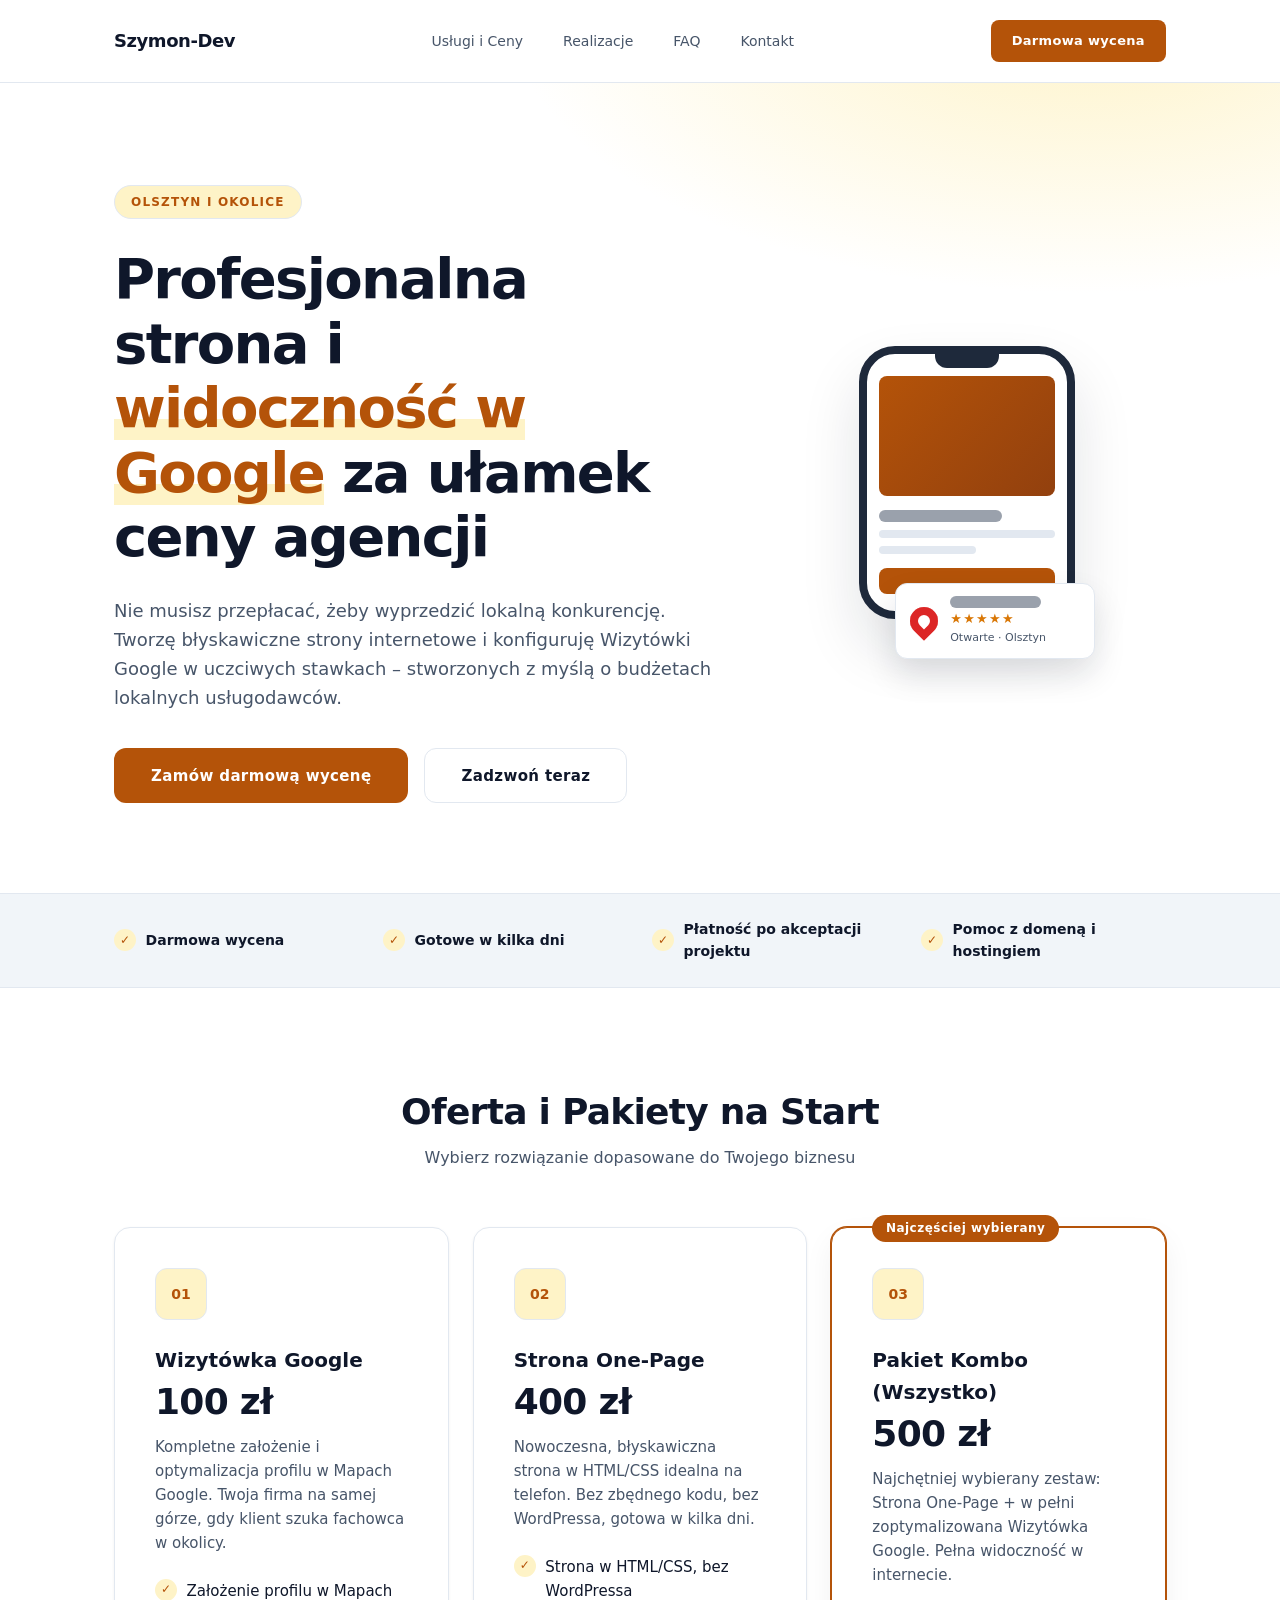
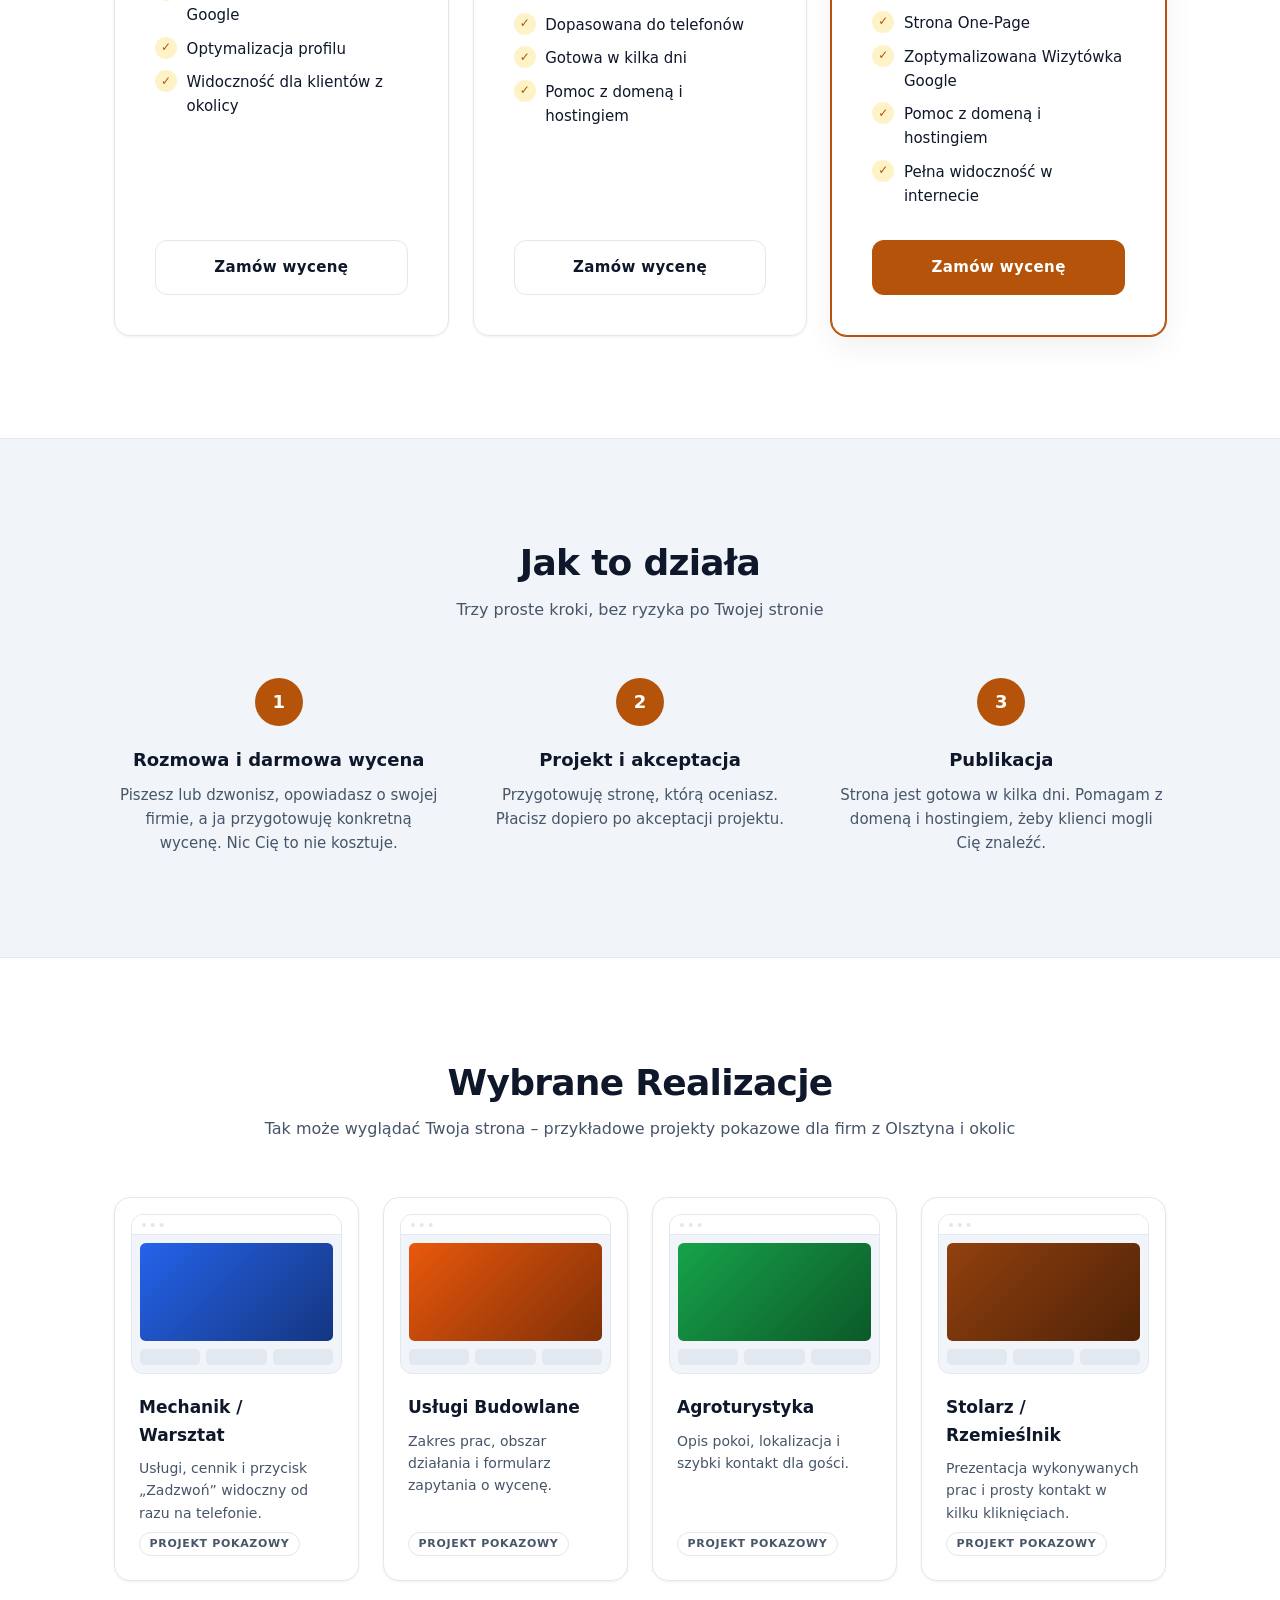
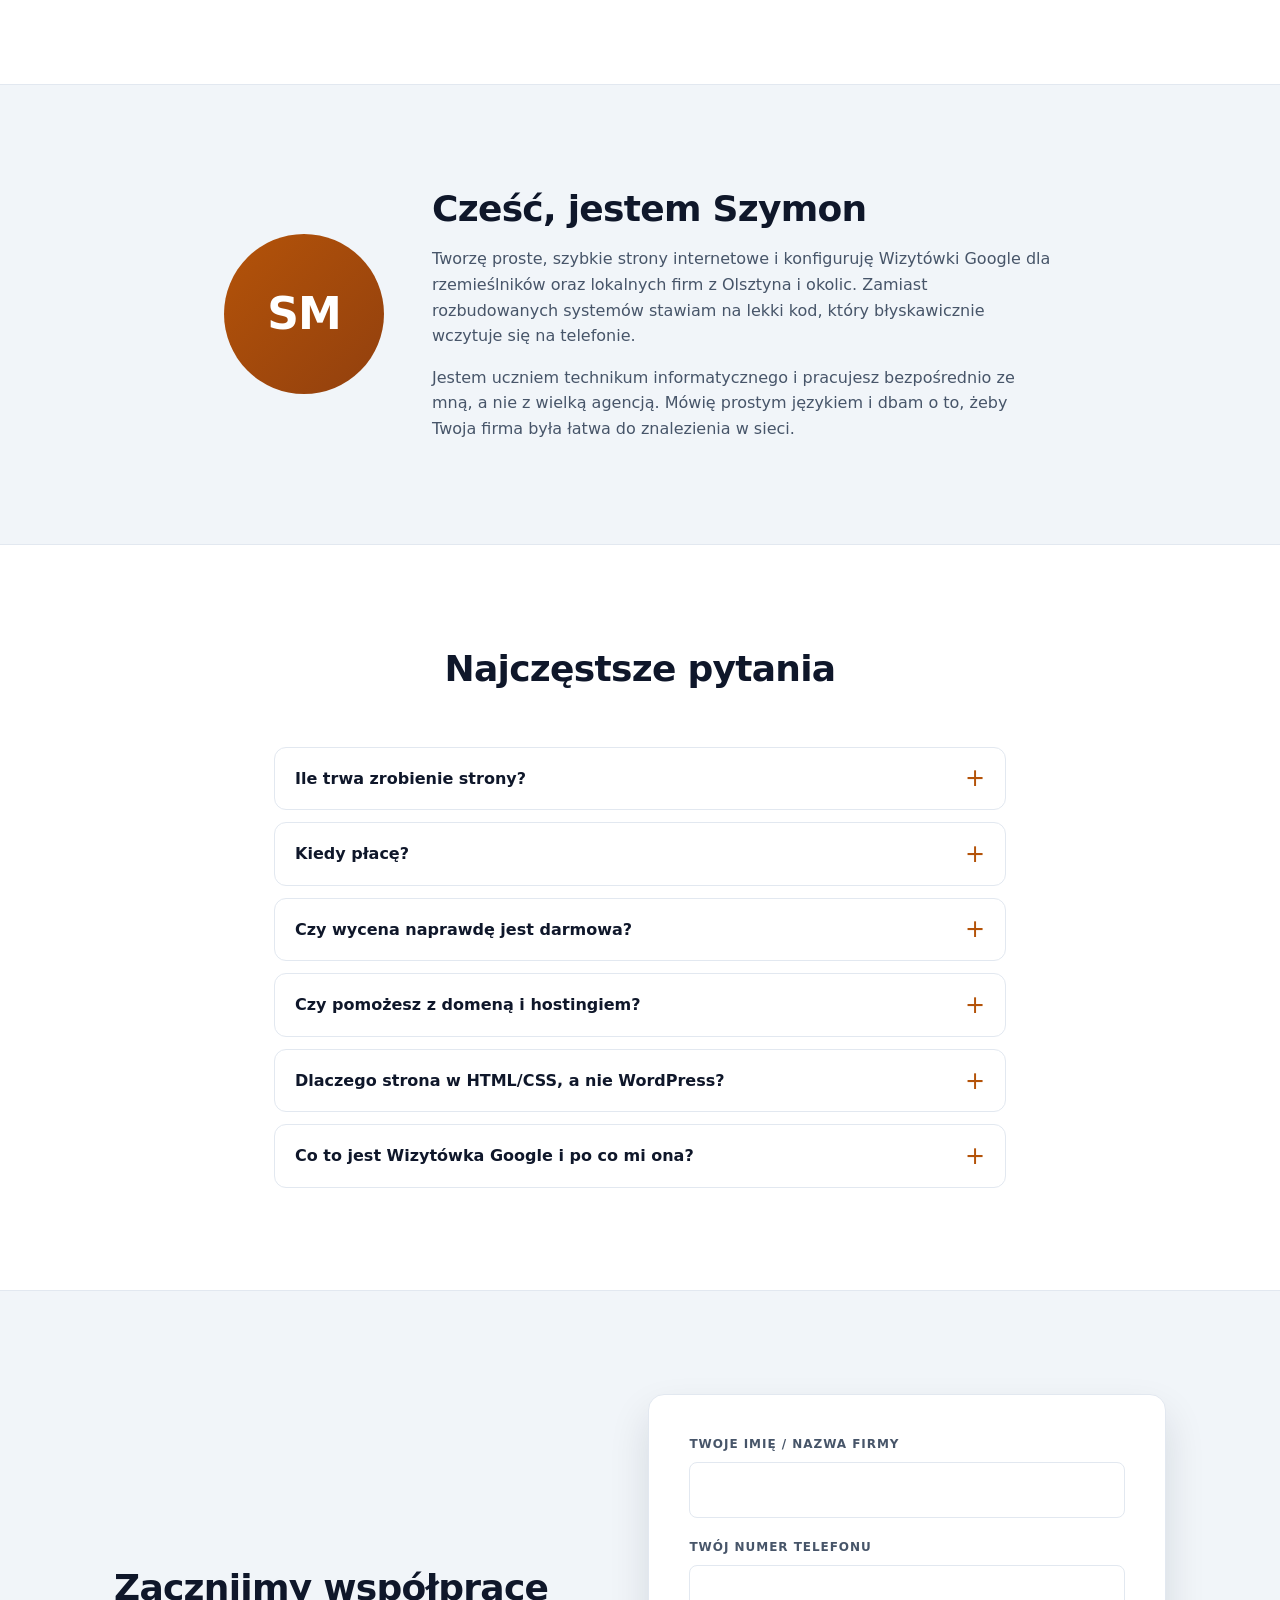
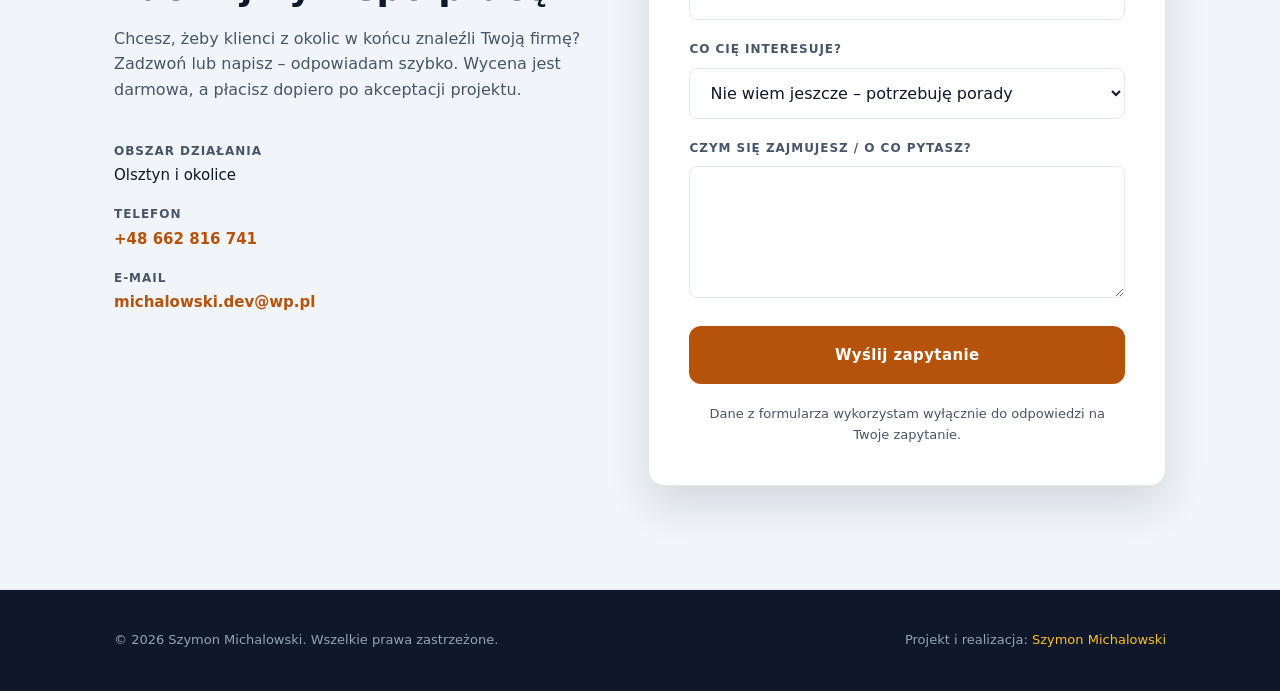
==== index.html @ d6635e95 "Add files via upload" ====
<!DOCTYPE html>
<html lang="pl">
<head>
    <meta charset="UTF-8">
    <meta name="viewport" content="width=device-width, initial-scale=1.0">
    <title>Strony WWW i Wizytówki Google dla firm z Olsztyna | Szymon-Dev</title>
    <meta name="description" content="Szybkie strony internetowe w HTML/CSS i Wizytówki Google dla rzemieślników i lokalnych firm z Olsztyna i okolic. Darmowa wycena, płatność po akceptacji projektu. Wizytówka Google 100 zł, strona One-Page 400 zł, pakiet kombo 500 zł.">
    <meta name="theme-color" content="#ffffff" media="(prefers-color-scheme: light)">
    <meta name="theme-color" content="#09090b" media="(prefers-color-scheme: dark)">
    <meta name="color-scheme" content="light dark">

    <!-- Udostępnianie w social mediach (po wdrożeniu dodaj og:url i og:image 1200x630) -->
    <meta property="og:type" content="website">
    <meta property="og:locale" content="pl_PL">
    <meta property="og:title" content="Strony WWW i Wizytówki Google dla firm z Olsztyna">
    <meta property="og:description" content="Profesjonalna strona i widoczność w Google za ułamek ceny agencji. Darmowa wycena, płatność po akceptacji projektu.">

    <!-- TODO po wdrożeniu: <link rel="canonical" href="https://TWOJA-DOMENA.pl/"> -->

    <link rel="icon" href="data:image/svg+xml,%3Csvg xmlns='http://www.w3.org/2000/svg' viewBox='0 0 32 32'%3E%3Crect width='32' height='32' rx='7' fill='%23b45309'/%3E%3Ctext x='16' y='22' font-family='Arial' font-size='16' font-weight='700' text-anchor='middle' fill='white'%3ESD%3C/text%3E%3C/svg%3E">
    <link rel="stylesheet" href="style.css">

    <!-- Dane strukturalne dla lokalnego SEO -->
    <script type="application/ld+json">
    {
        "@context": "https://schema.org",
        "@type": "ProfessionalService",
        "name": "Szymon-Dev",
        "description": "Tworzenie stron internetowych i konfiguracja Wizytówek Google dla lokalnych firm.",
        "telephone": "+48662816741",
        "email": "michalowski.dev@wp.pl",
        "areaServed": { "@type": "City", "name": "Olsztyn" },
        "address": { "@type": "PostalAddress", "addressLocality": "Olsztyn", "addressCountry": "PL" }
    }
    </script>
</head>
<body>

    <a class="skip-link" href="#main">Przejdź do treści</a>

    <header class="site-header">
        <div class="container site-header__inner">
            <a class="brand" href="#top">Szymon-Dev</a>

            <nav class="site-nav" aria-label="Główna nawigacja">
                <ul>
                    <li><a href="#uslugi">Usługi i Ceny</a></li>
                    <li><a href="#realizacje">Realizacje</a></li>
                    <li><a href="#faq">FAQ</a></li>
                    <li><a href="#kontakt">Kontakt</a></li>
                </ul>
            </nav>

            <a class="btn btn--primary btn--small site-header__cta" href="#kontakt">Darmowa wycena</a>
        </div>
    </header>

    <main id="main">
        <!-- Sekcja Hero -->
        <section class="hero" id="top">
            <div class="container hero__inner">
                <div class="hero__copy">
                    <p class="eyebrow">Olsztyn i okolice</p>
                    <h1>Profesjonalna strona i <span class="mark">widoczność w Google</span> za ułamek ceny agencji</h1>
                    <p class="hero__lead">Nie musisz przepłacać, żeby wyprzedzić lokalną konkurencję. Tworzę błyskawiczne strony internetowe i konfiguruję Wizytówki Google w uczciwych stawkach – stworzonych z myślą o budżetach lokalnych usługodawców.</p>

                    <div class="hero__actions">
                        <a class="btn btn--primary" href="#kontakt">Zamów darmową wycenę</a>
                        <a class="btn btn--secondary" href="tel:+48662816741">Zadzwoń teraz</a>
                    </div>
                </div>

                <!-- Ilustracja: strona na telefonie + wynik w Mapach Google (czysto dekoracyjna) -->
                <div class="visual" aria-hidden="true">
                    <div class="device">
                        <span class="device__notch"></span>
                        <span class="device__hero"></span>
                        <span class="device__body">
                            <i class="ln ln--title"></i>
                            <i class="ln"></i>
                            <i class="ln ln--short"></i>
                            <i class="ln ln--btn"></i>
                        </span>
                    </div>

                    <div class="maps-card">
                        <span class="maps-card__pin"></span>
                        <span class="maps-card__text">
                            <i class="ln ln--title"></i>
                            <span class="stars">★★★★★</span>
                            <small>Otwarte · Olsztyn</small>
                        </span>
                    </div>
                </div>
            </div>
        </section>

       
        <section class="trust" aria-label="Dlaczego warto">
            <div class="container">
                <ul class="trust__list">
                    <li>Darmowa wycena</li>
                    <li>Gotowe w kilka dni</li>
                    <li>Płatność po akceptacji projektu</li>
                    <li>Pomoc z domeną i hostingiem</li>
                </ul>
            </div>
        </section>

        
        <section class="section" id="uslugi" aria-labelledby="uslugi-title">
            <div class="container">
                <header class="section__head">
                    <h2 id="uslugi-title">Oferta i Pakiety na Start</h2>
                    <p>Wybierz rozwiązanie dopasowane do Twojego biznesu</p>
                </header>

                <ul class="cards">
                    <li class="card">
                        <span class="card__num" aria-hidden="true">01</span>
                        <h3>Wizytówka Google</h3>
                        <p class="card__price"><span class="visually-hidden">Cena: </span>100 zł</p>
                        <p>Kompletne założenie i optymalizacja profilu w Mapach Google. Twoja firma na samej górze, gdy klient szuka fachowca w okolicy.</p>
                        <ul class="checklist">
                            <li>Założenie profilu w Mapach Google</li>
                            <li>Optymalizacja profilu</li>
                            <li>Widoczność dla klientów z okolicy</li>
                        </ul>
                        <a class="btn btn--secondary" href="#kontakt" data-package="Wizytówka Google">Zamów wycenę</a>
                    </li>

                    <li class="card">
                        <span class="card__num" aria-hidden="true">02</span>
                        <h3>Strona One-Page</h3>
                        <p class="card__price"><span class="visually-hidden">Cena: </span>400 zł</p>
                        <p>Nowoczesna, błyskawiczna strona w HTML/CSS idealna na telefon. Bez zbędnego kodu, bez WordPressa, gotowa w kilka dni.</p>
                        <ul class="checklist">
                            <li>Strona w HTML/CSS, bez WordPressa</li>
                            <li>Dopasowana do telefonów</li>
                            <li>Gotowa w kilka dni</li>
                            <li>Pomoc z domeną i hostingiem</li>
                        </ul>
                        <a class="btn btn--secondary" href="#kontakt" data-package="Strona One-Page">Zamów wycenę</a>
                    </li>

                    <li class="card card--featured">
                        <span class="card__badge">Najczęściej wybierany</span>
                        <span class="card__num" aria-hidden="true">03</span>
                        <h3>Pakiet Kombo (Wszystko)</h3>
                        <p class="card__price"><span class="visually-hidden">Cena: </span>500 zł</p>
                        <p>Najchętniej wybierany zestaw: Strona One-Page + w pełni zoptymalizowana Wizytówka Google. Pełna widoczność w internecie.</p>
                        <ul class="checklist">
                            <li>Strona One-Page</li>
                            <li>Zoptymalizowana Wizytówka Google</li>
                            <li>Pomoc z domeną i hostingiem</li>
                            <li>Pełna widoczność w internecie</li>
                        </ul>
                        <a class="btn btn--primary" href="#kontakt" data-package="Pakiet Kombo">Zamów wycenę</a>
                    </li>
                </ul>
            </div>
        </section>

        
        <section class="section section--alt" id="jak-to-dziala" aria-labelledby="proces-title">
            <div class="container">
                <header class="section__head">
                    <h2 id="proces-title">Jak to działa</h2>
                    <p>Trzy proste kroki, bez ryzyka po Twojej stronie</p>
                </header>

                <ol class="steps">
                    <li class="step">
                        <span class="step__num" aria-hidden="true">1</span>
                        <h3>Rozmowa i darmowa wycena</h3>
                        <p>Piszesz lub dzwonisz, opowiadasz o swojej firmie, a ja przygotowuję konkretną wycenę. Nic Cię to nie kosztuje.</p>
                    </li>
                    <li class="step">
                        <span class="step__num" aria-hidden="true">2</span>
                        <h3>Projekt i akceptacja</h3>
                        <p>Przygotowuję stronę, którą oceniasz. Płacisz dopiero po akceptacji projektu.</p>
                    </li>
                    <li class="step">
                        <span class="step__num" aria-hidden="true">3</span>
                        <h3>Publikacja</h3>
                        <p>Strona jest gotowa w kilka dni. Pomagam z domeną i hostingiem, żeby klienci mogli Cię znaleźć.</p>
                    </li>
                </ol>
            </div>
        </section>

       
        <section class="section" id="realizacje" aria-labelledby="realizacje-title">
            <div class="container">
                <header class="section__head">
                    <h2 id="realizacje-title">Wybrane Realizacje</h2>
                    <p>Tak może wyglądać Twoja strona – przykładowe projekty pokazowe dla firm z Olsztyna i okolic</p>
                </header>

                <ul class="projects">
                    <li class="project">
                        <div class="mock" aria-hidden="true"><span class="mock__bar"></span><span class="mock__hero"></span><span class="mock__row"><i></i><i></i><i></i></span></div>
                        <h3>Mechanik / Warsztat</h3>
                        <p>Usługi, cennik i przycisk „Zadzwoń” widoczny od razu na telefonie.</p>
                        <span class="tag">Projekt pokazowy</span>
                    </li>
                    <li class="project">
                        <div class="mock" aria-hidden="true"><span class="mock__bar"></span><span class="mock__hero"></span><span class="mock__row"><i></i><i></i><i></i></span></div>
                        <h3>Usługi Budowlane</h3>
                        <p>Zakres prac, obszar działania i formularz zapytania o wycenę.</p>
                        <span class="tag">Projekt pokazowy</span>
                    </li>
                    <li class="project">
                        <div class="mock" aria-hidden="true"><span class="mock__bar"></span><span class="mock__hero"></span><span class="mock__row"><i></i><i></i><i></i></span></div>
                        <h3>Agroturystyka</h3>
                        <p>Opis pokoi, lokalizacja i szybki kontakt dla gości.</p>
                        <span class="tag">Projekt pokazowy</span>
                    </li>
                    <li class="project">
                        <div class="mock" aria-hidden="true"><span class="mock__bar"></span><span class="mock__hero"></span><span class="mock__row"><i></i><i></i><i></i></span></div>
                        <h3>Stolarz / Rzemieślnik</h3>
                        <p>Prezentacja wykonywanych prac i prosty kontakt w kilku kliknięciach.</p>
                        <span class="tag">Projekt pokazowy</span>
                    </li>
                </ul>
            </div>
        </section>

          
        <section class="section section--alt" id="o-mnie" aria-labelledby="o-mnie-title">
            <div class="container about">
                <div class="about__avatar" aria-hidden="true">SM</div>
                <div class="about__text">
                    <h2 id="o-mnie-title">Cześć, jestem Szymon</h2>
                    <p>Tworzę proste, szybkie strony internetowe i konfiguruję Wizytówki Google dla rzemieślników oraz lokalnych firm z Olsztyna i okolic. Zamiast rozbudowanych systemów stawiam na lekki kod, który błyskawicznie wczytuje się na telefonie.</p>
<p>Jestem uczniem technikum informatycznego i pracujesz bezpośrednio ze mną, a nie z wielką agencją. Mówię prostym językiem i dbam o to, żeby Twoja firma była łatwa do znalezienia w sieci.</p>
                </div>
            </div>
        </section>

        
        <section class="section" id="faq" aria-labelledby="faq-title">
            <div class="container container--narrow">
                <header class="section__head">
                    <h2 id="faq-title">Najczęstsze pytania</h2>
                </header>

                <div class="faq">
                    <details class="faq__item">
                        <summary>Ile trwa zrobienie strony?</summary>
                        <p>Strona One-Page jest gotowa w kilka dni. Dokładny termin podaję przy darmowej wycenie.</p>
                    </details>
                    <details class="faq__item">
                        <summary>Kiedy płacę?</summary>
                        <p>Płacisz po akceptacji projektu. Najpierw oceniasz, jak strona wygląda, a dopiero potem rozliczamy się za pracę.</p>
                    </details>
                    <details class="faq__item">
                        <summary>Czy wycena naprawdę jest darmowa?</summary>
                        <p>Tak. Opisz krótko, czym się zajmujesz, a wrócę do Ciebie z konkretną propozycją. Nic Cię to nie kosztuje.</p>
                    </details>
                    <details class="faq__item">
                        <summary>Czy pomożesz z domeną i hostingiem?</summary>
                        <p>Tak, pomogę z wyborem i konfiguracją domeny oraz hostingu. Szczegóły ustalamy podczas darmowej wyceny.</p>
                    </details>
                    <details class="faq__item">
                        <summary>Dlaczego strona w HTML/CSS, a nie WordPress?</summary>
                        <p>Taka strona jest lżejsza, szybciej wczytuje się na telefonie i nie wymaga ciągłych aktualizacji wtyczek. Dla jednostronicowej wizytówki firmy to w zupełności wystarcza.</p>
                    </details>
                    <details class="faq__item">
                        <summary>Co to jest Wizytówka Google i po co mi ona?</summary>
                        <p>To profil Twojej firmy w Mapach Google i wyszukiwarce. Dzięki niemu klienci z okolicy widzą Twoją firmę, telefon i lokalizację, kiedy szukają fachowca.</p>
                    </details>
                </div>
            </div>
        </section>

        
        <section class="section section--alt" id="kontakt" aria-labelledby="kontakt-title">
            <div class="container contact">
                <div class="contact__info">
                    <h2 id="kontakt-title">Zacznijmy współpracę</h2>
                    <p>Chcesz, żeby klienci z okolic w końcu znaleźli Twoją firmę? Zadzwoń lub napisz – odpowiadam szybko. Wycena jest darmowa, a płacisz dopiero po akceptacji projektu.</p>

                    <ul class="contact__list">
                        <li><span>Obszar działania</span> Olsztyn i okolice</li>
                        <li><span>Telefon</span> <a href="tel:+48662816741">+48 662 816 741</a></li>
                        <li><span>E-mail</span> <a href="mailto:michalowski.dev@wp.pl">michalowski.dev@wp.pl</a></li>
                    </ul>
                </div>

                <form class="form" action="https://api.web3forms.com/submit" method="POST">
                    <input type="hidden" name="access_key" value="TUTAJ-WKLEJ-SWÓJ-KLUCZ">
                    <input type="hidden" name="subject" value="Nowe zapytanie ze strony Szymon-Dev">
                    <!-- Pułapka na boty (Web3Forms odrzuca zgłoszenia z zaznaczonym polem) -->
                    <input type="checkbox" name="botcheck" class="visually-hidden" tabindex="-1" autocomplete="off">

                    <div class="field">
                        <label for="f-name">Twoje Imię / Nazwa Firmy</label>
                        <input id="f-name" type="text" name="name" autocomplete="name" required>
                    </div>

                    <div class="field">
                        <label for="f-contact">Twój Numer Telefonu</label>
                        <input id="f-contact" type="tel" name="contact" autocomplete="tel" inputmode="tel" required>
                    </div>

                    <div class="field">
                        <label for="f-package">Co Cię interesuje?</label>
                        <select id="f-package" name="package">
                            <option>Nie wiem jeszcze – potrzebuję porady</option>
                            <option>Wizytówka Google</option>
                            <option>Strona One-Page</option>
                            <option>Pakiet Kombo</option>
                        </select>
                    </div>

                    <div class="field">
                        <label for="f-message">Czym się zajmujesz / O co pytasz?</label>
                        <textarea id="f-message" name="message" rows="4" required></textarea>
                    </div>

                    <button class="btn btn--primary" type="submit">Wyślij zapytanie</button>
                    <p class="form__note">Dane z formularza wykorzystam wyłącznie do odpowiedzi na Twoje zapytanie.</p>
                </form>
            </div>
        </section>
    </main>

    <footer class="site-footer">
        <div class="container site-footer__inner">
            <p>&copy; 2026 Szymon Michalowski. Wszelkie prawa zastrzeżone.</p>
            <p>Projekt i realizacja: <a href="https://szymonmichalowski.pl">Szymon Michalowski</a></p>
        </div>
    </footer>

    <!-- Przyklejony pasek na telefonie: szybki kontakt zawsze pod kciukiem -->
    <div class="mobile-bar">
        <a class="btn btn--secondary" href="tel:+48662816741">Zadzwoń</a>
        <a class="btn btn--primary" href="#kontakt">Darmowa wycena</a>
    </div>

    <script>
        document.querySelectorAll('[data-package]').forEach(function (link) {
            link.addEventListener('click', function () {
                var select = document.getElementById('f-package');
                if (select) select.value = link.dataset.package;
            });
        });

        // Pasek mobilny znika, gdy widoczna jest sekcja kontaktu
        var bar = document.querySelector('.mobile-bar');
        var contact = document.getElementById('kontakt');
        if (bar && contact && 'IntersectionObserver' in window) {
            new IntersectionObserver(function (entries) {
                bar.classList.toggle('is-hidden', entries[0].isIntersecting);
            }, { threshold: 0.15 }).observe(contact);
        }
    </script>
</body>
</html>
---- style.css ----
/* ==========================================================================
   ZMIENNE (tryb jasny domyślnie, ciemny według ustawień urządzenia)
   --accent       – tło przycisków
   --on-accent    – tekst na przyciskach (zachowuje kontrast WCAG AA)
   --accent-text  – akcent użyty jako kolor tekstu / linków
   ========================================================================== */
:root {
    color-scheme: light dark;

    --bg-main: #ffffff;
    --bg-alt: #f1f5f9;
    --bg-card: #ffffff;
    --header-bg: rgba(255, 255, 255, 0.88);
    --border-color: #e2e8f0;
    --text-main: #0f172a;
    --text-muted: #475569;
    --accent: #b45309;
    --accent-hover: #92400e;
    --on-accent: #ffffff;
    --accent-text: #b45309;
    --accent-bg: #fef3c7;
    --shadow: rgba(15, 23, 42, 0.12);
    --shadow-soft: rgba(15, 23, 42, 0.06);
    --device: #1e293b;
    --star: #d97706;
    --footer-bg: #0f172a;
    --footer-text: #94a3b8;
    --footer-link: #fbbf24;

    --container: 1100px;
    --radius-sm: 0.5rem;
    --radius-md: 0.75rem;
    --radius-lg: 1rem;
    --ease: 0.2s ease;
}

@media (prefers-color-scheme: dark) {
    :root {
        --bg-main: #09090b;
        --bg-alt: #121216;
        --bg-card: #18181b;
        --header-bg: rgba(9, 9, 11, 0.88);
        --border-color: rgba(255, 255, 255, 0.1);
        --text-main: #ffffff;
        --text-muted: #a1a1aa;
        --accent: #fbbf24;
        --accent-hover: #f59e0b;
        --on-accent: #1c1503;
        --accent-text: #fbbf24;
        --accent-bg: rgba(245, 158, 11, 0.12);
        --shadow: rgba(0, 0, 0, 0.45);
        --shadow-soft: rgba(0, 0, 0, 0.3);
        --device: #3f3f46;
        --star: #fbbf24;
        --footer-bg: #050507;
        --footer-text: #8a8a94;
    }
}

/* ==========================================================================
   RESET I BAZA
   ========================================================================== */
*,
*::before,
*::after {
    box-sizing: border-box;
    margin: 0;
    padding: 0;
}

html {
    scroll-behavior: smooth;
    scroll-padding-top: 5rem; /* kotwice nie chowają się pod sticky headerem */
    -webkit-text-size-adjust: 100%;
    font-family: system-ui, -apple-system, BlinkMacSystemFont, "Segoe UI", Roboto, Oxygen, Ubuntu, Cantarell, sans-serif;
    color: var(--text-muted);
    background-color: var(--bg-main);
    line-height: 1.6;
}

body {
    min-height: 100vh;
    display: flex;
    flex-direction: column;
}

main {
    flex: 1;
}

ul,
ol {
    list-style: none;
}

a {
    color: inherit;
}

:focus-visible {
    outline: 2px solid var(--accent-text);
    outline-offset: 3px;
    border-radius: 2px;
}

.container {
    width: 100%;
    max-width: var(--container);
    margin-inline: auto;
    padding-inline: 1.5rem;
}

.container--narrow {
    max-width: 780px;
}

.visually-hidden {
    position: absolute;
    width: 1px;
    height: 1px;
    margin: -1px;
    overflow: hidden;
    clip: rect(0 0 0 0);
    white-space: nowrap;
    border: 0;
}

.skip-link {
    position: absolute;
    left: 1rem;
    top: -4rem;
    z-index: 2000;
    padding: 0.75rem 1.25rem;
    background: var(--accent);
    color: var(--on-accent);
    font-weight: 600;
    border-radius: var(--radius-sm);
    text-decoration: none;
}

.skip-link:focus {
    top: 1rem;
}

/* Wspólny „ptaszek” dla list korzyści */
.trust__list li::before,
.checklist li::before {
    content: "\2713";
    flex: none;
    display: inline-flex;
    align-items: center;
    justify-content: center;
    width: 1.375rem;
    height: 1.375rem;
    border-radius: 50%;
    background: var(--accent-bg);
    color: var(--accent-text);
    font-size: 0.75rem;
    font-weight: 700;
}

/* ==========================================================================
   PRZYCISKI
   ========================================================================== */
.btn {
    display: inline-flex;
    align-items: center;
    justify-content: center;
    padding: 0.9rem 2.25rem;
    border: 1px solid transparent;
    border-radius: var(--radius-md);
    font: inherit;
    font-size: 0.9375rem;
    font-weight: 600;
    letter-spacing: 0.025em;
    text-decoration: none;
    cursor: pointer;
    transition: background-color var(--ease), border-color var(--ease), transform var(--ease);
}

.btn--primary {
    background: var(--accent);
    color: var(--on-accent);
}

.btn--primary:hover {
    background: var(--accent-hover);
    transform: translateY(-2px);
}

.btn--secondary {
    background: var(--bg-card);
    color: var(--text-main);
    border-color: var(--border-color);
}

.btn--secondary:hover {
    border-color: var(--text-main);
}

.btn--small {
    padding: 0.6rem 1.25rem;
    border-radius: var(--radius-sm);
    font-size: 0.8125rem;
}

/* ==========================================================================
   HEADER
   ========================================================================== */
.site-header {
    position: sticky;
    top: 0;
    z-index: 1000;
    background-color: var(--header-bg);
    -webkit-backdrop-filter: blur(16px);
    backdrop-filter: blur(16px);
    border-bottom: 1px solid var(--border-color);
}

.site-header__inner {
    display: flex;
    flex-wrap: wrap;
    align-items: center;
    justify-content: space-between;
    gap: 0.25rem 1.5rem;
    padding-block: 0.75rem;
}

.brand {
    font-weight: 700;
    font-size: 1.125rem;
    letter-spacing: -0.025em;
    color: var(--text-main);
    text-decoration: none;
}

/* Mobile: nawigacja w drugim rzędzie, zamiast znikać */
.site-nav {
    order: 3;
    width: 100%;
}

.site-nav ul {
    display: flex;
    flex-wrap: wrap;
    gap: 0 1.25rem;
}

.site-nav a {
    display: inline-block;
    padding-block: 0.5rem; /* większy obszar dotyku */
    font-size: 0.875rem;
    font-weight: 500;
    color: var(--text-muted);
    text-decoration: none;
    transition: color var(--ease);
}

.site-nav a:hover {
    color: var(--text-main);
}

.site-header__cta {
    display: none;
}

@media (min-width: 769px) {
    .site-header__inner {
        padding-block: 1.25rem;
    }

    .site-nav {
        order: 0;
        width: auto;
    }

    .site-nav ul {
        gap: 2.5rem;
    }

    .site-header__cta {
        display: inline-flex;
    }
}

/* ==========================================================================
   HERO
   ========================================================================== */
.hero {
    padding: clamp(3.5rem, 8vw, 7rem) 0 clamp(3.5rem, 7vw, 6rem);
    background:
        radial-gradient(56rem 28rem at 85% -10%, var(--accent-bg), transparent 65%),
        var(--bg-main);
    border-bottom: 1px solid var(--border-color);
}

.hero__inner {
    display: grid;
    gap: 3.5rem;
    align-items: center;
    justify-items: center;
    text-align: center;
}

.hero__copy {
    display: flex;
    flex-direction: column;
    align-items: center;
    gap: 1.75rem;
    max-width: 640px;
}

.eyebrow {
    background-color: var(--accent-bg);
    color: var(--accent-text);
    border: 1px solid var(--border-color);
    font-size: 0.75rem;
    font-weight: 600;
    padding: 0.4rem 1rem;
    border-radius: 9999px;
    text-transform: uppercase;
    letter-spacing: 0.1em;
}

.hero h1 {
    font-size: clamp(2.25rem, 1.2rem + 4.5vw, 3.5rem);
    font-weight: 800;
    color: var(--text-main);
    letter-spacing: -0.03em;
    line-height: 1.15;
    text-wrap: balance;
}

.mark {
    color: var(--accent-text);
    background: linear-gradient(transparent 68%, var(--accent-bg) 68%);
}

.hero__lead {
    font-size: 1.125rem;
}

.hero__actions {
    display: flex;
    flex-wrap: wrap;
    justify-content: center;
    gap: 1rem;
    margin-top: 0.5rem;
}

@media (min-width: 900px) {
    .hero__inner {
        grid-template-columns: 1.2fr 0.8fr;
        justify-items: stretch;
        text-align: left;
    }

    .hero__copy {
        align-items: flex-start;
        max-width: none;
    }

    .hero__actions {
        justify-content: flex-start;
    }
}

/* Ilustracja: telefon + karta z Map Google (dekoracja) */
.visual {
    position: relative;
    display: flex;
    justify-content: center;
    padding: 1rem 1rem 2.5rem;
}

.device {
    width: 13.5rem;
    border: 0.5rem solid var(--device);
    border-radius: 2.25rem;
    background: var(--bg-card);
    overflow: hidden;
    box-shadow: 0 30px 60px var(--shadow);
}

.device__notch {
    display: block;
    width: 4rem;
    height: 0.9rem;
    margin: 0 auto;
    background: var(--device);
    border-radius: 0 0 0.75rem 0.75rem;
}

.device__hero {
    display: block;
    height: 7.5rem;
    margin: 0.5rem 0.75rem 0;
    border-radius: var(--radius-sm);
    background: linear-gradient(135deg, var(--accent), var(--accent-hover));
}

.device__body {
    display: flex;
    flex-direction: column;
    gap: 0.5rem;
    padding: 0.9rem 0.75rem 1.1rem;
}

.ln {
    display: block;
    height: 0.5rem;
    border-radius: 9999px;
    background: var(--border-color);
}

.ln--title {
    height: 0.7rem;
    width: 70%;
    background: var(--text-muted);
    opacity: 0.55;
}

.ln--short {
    width: 55%;
}

.ln--btn {
    height: 1.6rem;
    width: 100%;
    margin-top: 0.4rem;
    border-radius: var(--radius-sm);
    background: var(--accent);
}

.maps-card {
    position: absolute;
    left: 50%;
    bottom: 0;
    transform: translateX(-4.5rem);
    display: flex;
    align-items: center;
    gap: 0.75rem;
    width: 12.5rem;
    padding: 0.75rem 0.9rem;
    background: var(--bg-card);
    border: 1px solid var(--border-color);
    border-radius: var(--radius-md);
    box-shadow: 0 16px 32px var(--shadow);
}

.maps-card__pin {
    flex: none;
    width: 1.75rem;
    height: 1.75rem;
    border-radius: 50% 50% 50% 0;
    background: #dc2626;
    transform: rotate(-45deg);
    box-shadow: inset 0 0 0 0.5rem #dc2626, inset 0 0 0 1.2rem #fff;
}

.maps-card__text {
    display: flex;
    flex-direction: column;
    gap: 0.25rem;
    flex: 1;
    min-width: 0;
}

.maps-card__text small {
    font-size: 0.6875rem;
    color: var(--text-muted);
}

.stars {
    color: var(--star);
    font-size: 0.8125rem;
    letter-spacing: 0.1em;
    line-height: 1;
}

/* ==========================================================================
   PASEK OBIETNIC
   ========================================================================== */
.trust {
    padding-block: 1.5rem;
    background: var(--bg-alt);
    border-bottom: 1px solid var(--border-color);
}

.trust__list {
    display: grid;
    grid-template-columns: repeat(auto-fit, minmax(210px, 1fr));
    gap: 0.75rem 1.5rem;
}

.trust__list li {
    display: flex;
    align-items: center;
    gap: 0.6rem;
    font-size: 0.875rem;
    font-weight: 600;
    color: var(--text-main);
}

/* ==========================================================================
   SEKCJE – WSPÓLNE
   ========================================================================== */
.section {
    padding-block: clamp(4rem, 8vw, 7rem);
    border-bottom: 1px solid var(--border-color);
}

.section--alt {
    background-color: var(--bg-alt);
}

.section__head {
    text-align: center;
    margin-bottom: 3.5rem;
}

.section h2 {
    font-size: clamp(1.75rem, 1.2rem + 2vw, 2.25rem);
    font-weight: 700;
    letter-spacing: -0.02em;
    color: var(--text-main);
    line-height: 1.2;
}

.section__head p {
    margin-top: 0.75rem;
}

/* ==========================================================================
   USŁUGI / KARTY
   ========================================================================== */
.cards {
    display: grid;
    grid-template-columns: repeat(auto-fit, minmax(260px, 1fr));
    gap: 1.5rem;
    align-items: stretch;
}

.card {
    position: relative;
    display: flex;
    flex-direction: column;
    background-color: var(--bg-card);
    padding: 2.5rem;
    border-radius: var(--radius-lg);
    border: 1px solid var(--border-color);
    box-shadow: 0 1px 3px var(--shadow-soft);
    transition: transform 0.3s ease, box-shadow 0.3s ease;
}

.card--featured {
    border-color: var(--accent);
    box-shadow: 0 0 0 1px var(--accent), 0 12px 30px var(--shadow-soft);
}

.card__badge {
    position: absolute;
    top: -0.8rem;
    left: 2.5rem;
    padding: 0.25rem 0.85rem;
    background: var(--accent);
    color: var(--on-accent);
    border-radius: 9999px;
    font-size: 0.75rem;
    font-weight: 700;
    letter-spacing: 0.04em;
}

.card__num {
    display: flex;
    align-items: center;
    justify-content: center;
    width: 3.25rem;
    height: 3.25rem;
    margin-bottom: 1.5rem;
    background: var(--accent-bg);
    border: 1px solid var(--border-color);
    color: var(--accent-text);
    font-weight: 700;
    font-size: 0.875rem;
    border-radius: var(--radius-md);
}

.card h3 {
    font-size: 1.25rem;
    font-weight: 700;
    color: var(--text-main);
    margin-bottom: 0.25rem;
}

.card__price {
    margin-bottom: 0.75rem;
    font-size: 2.25rem;
    font-weight: 800;
    letter-spacing: -0.02em;
    color: var(--text-main);
    line-height: 1.2;
}

.card > p:not(.card__price) {
    font-size: 0.9375rem;
}

.checklist {
    display: flex;
    flex-direction: column;
    gap: 0.6rem;
    margin: 1.5rem 0 2rem;
}

.checklist li {
    display: flex;
    align-items: flex-start;
    gap: 0.6rem;
    font-size: 0.9375rem;
    color: var(--text-main);
}

.card .btn {
    margin-top: auto;
    width: 100%;
}

/* ==========================================================================
   JAK TO DZIAŁA
   ========================================================================== */
.steps {
    display: grid;
    grid-template-columns: repeat(auto-fit, minmax(240px, 1fr));
    gap: 2rem;
}

.step {
    text-align: center;
}

.step__num {
    display: inline-flex;
    align-items: center;
    justify-content: center;
    width: 3rem;
    height: 3rem;
    margin-bottom: 1.25rem;
    background: var(--accent);
    color: var(--on-accent);
    border-radius: 50%;
    font-size: 1.125rem;
    font-weight: 800;
}

.step h3 {
    margin-bottom: 0.5rem;
    font-size: 1.125rem;
    font-weight: 700;
    color: var(--text-main);
}

.step p {
    max-width: 22rem;
    margin-inline: auto;
    font-size: 0.9375rem;
}

/* ==========================================================================
   REALIZACJE (projekty pokazowe)
   ========================================================================== */
.projects {
    display: grid;
    grid-template-columns: repeat(auto-fit, minmax(230px, 1fr));
    gap: 1.5rem;
}

.project {
    display: flex;
    flex-direction: column;
    align-items: flex-start;
    gap: 0.5rem;
    padding: 1rem 1rem 1.5rem;
    background-color: var(--bg-card);
    border: 1px solid var(--border-color);
    border-radius: var(--radius-lg);
    box-shadow: 0 1px 3px var(--shadow-soft);
    transition: border-color 0.3s ease;
}

.project:hover {
    border-color: var(--text-main);
}

.project:nth-child(1) { --hue: #2563eb; }
.project:nth-child(2) { --hue: #ea580c; }
.project:nth-child(3) { --hue: #16a34a; }
.project:nth-child(4) { --hue: #92400e; }

.project h3 {
    margin-top: 0.75rem;
    padding-inline: 0.5rem;
    font-size: 1.0625rem;
    font-weight: 700;
    color: var(--text-main);
}

.project p {
    padding-inline: 0.5rem;
    font-size: 0.875rem;
}

.tag {
    margin: auto 0 0 0.5rem;
    padding: 0.15rem 0.6rem;
    border: 1px solid var(--border-color);
    border-radius: 9999px;
    font-size: 0.6875rem;
    font-weight: 600;
    letter-spacing: 0.06em;
    text-transform: uppercase;
    color: var(--text-muted);
}

/* Miniatura strony zbudowana z CSS (okno przeglądarki) */
.mock {
    align-self: stretch;
    display: flex;
    flex-direction: column;
    height: 10rem;
    overflow: hidden;
    background: var(--bg-alt);
    border: 1px solid var(--border-color);
    border-radius: var(--radius-md);
}

.mock__bar {
    display: block;
    flex: none;
    height: 1.25rem;
    border-bottom: 1px solid var(--border-color);
    background: var(--bg-card);
    position: relative;
}

.mock__bar::before {
    content: "";
    position: absolute;
    top: 50%;
    left: 0.6rem;
    width: 0.3rem;
    height: 0.3rem;
    margin-top: -0.15rem;
    border-radius: 50%;
    background: var(--border-color);
    box-shadow: 0.55rem 0 0 var(--border-color), 1.1rem 0 0 var(--border-color);
}

.mock__hero {
    display: block;
    flex: 1;
    margin: 0.5rem 0.5rem 0;
    border-radius: 0.35rem;
    background: var(--hue);
    background: linear-gradient(135deg, var(--hue), color-mix(in srgb, var(--hue) 55%, #000));
}

.mock__row {
    display: grid;
    grid-template-columns: repeat(3, 1fr);
    gap: 0.4rem;
    padding: 0.5rem;
}

.mock__row i {
    display: block;
    height: 1rem;
    border-radius: 0.3rem;
    background: var(--border-color);
}

/* ==========================================================================
   O MNIE
   ========================================================================== */
.about {
    display: grid;
    gap: 2rem;
    align-items: center;
    justify-items: center;
    max-width: 880px;
    text-align: center;
}

.about__avatar {
    display: flex;
    align-items: center;
    justify-content: center;
    width: 8rem;
    height: 8rem;
    border-radius: 50%;
    background: linear-gradient(135deg, var(--accent), var(--accent-hover));
    color: var(--on-accent);
    font-size: 2.25rem;
    font-weight: 800;
    letter-spacing: -0.02em;
    object-fit: cover;
}

.about__text h2 {
    margin-bottom: 1rem;
}

.about__text p + p {
    margin-top: 1rem;
}

@media (min-width: 700px) {
    .about {
        grid-template-columns: auto 1fr;
        gap: 3rem;
        text-align: left;
    }

    .about__avatar {
        width: 10rem;
        height: 10rem;
        font-size: 2.75rem;
    }
}

/* ==========================================================================
   FAQ
   ========================================================================== */
.faq {
    display: flex;
    flex-direction: column;
    gap: 0.75rem;
}

.faq__item {
    background: var(--bg-card);
    border: 1px solid var(--border-color);
    border-radius: var(--radius-md);
    transition: border-color var(--ease);
}

.faq__item[open] {
    border-color: var(--accent);
}

.faq__item summary {
    display: flex;
    align-items: center;
    justify-content: space-between;
    gap: 1rem;
    padding: 1.125rem 1.25rem;
    font-weight: 600;
    color: var(--text-main);
    cursor: pointer;
    list-style: none;
}

.faq__item summary::-webkit-details-marker {
    display: none;
}

.faq__item summary::after {
    content: "+";
    flex: none;
    font-size: 1.5rem;
    font-weight: 400;
    line-height: 1;
    color: var(--accent-text);
}

.faq__item[open] summary::after {
    content: "\2212";
}

.faq__item p {
    padding: 0 1.25rem 1.25rem;
    font-size: 0.9375rem;
}

/* ==========================================================================
   KONTAKT
   ========================================================================== */
.contact {
    display: grid;
    gap: 2.5rem;
    align-items: center;
}

@media (min-width: 801px) {
    .contact {
        grid-template-columns: 1fr 1.1fr;
        gap: 4rem;
    }
}

.contact__info h2 {
    margin-bottom: 1rem;
}

.contact__info > p {
    margin-bottom: 2.5rem;
}

.contact__list {
    display: flex;
    flex-direction: column;
    gap: 1.125rem;
    color: var(--text-main);
    font-size: 0.9375rem;
}

.contact__list span {
    display: block;
    margin-bottom: 0.125rem;
    color: var(--text-muted);
    font-size: 0.75rem;
    font-weight: 600;
    letter-spacing: 0.08em;
    text-transform: uppercase;
}

.contact__list a {
    color: var(--accent-text);
    font-weight: 600;
    text-decoration: none;
    transition: color var(--ease);
}

.contact__list a:hover {
    color: var(--text-main);
    text-decoration: underline;
}

.form {
    display: flex;
    flex-direction: column;
    gap: 1.25rem;
    padding: clamp(1.5rem, 4vw, 2.5rem);
    background-color: var(--bg-card);
    border: 1px solid var(--border-color);
    border-radius: var(--radius-lg);
    box-shadow: 0 20px 40px var(--shadow);
}

.field label {
    display: block;
    margin-bottom: 0.5rem;
    color: var(--text-muted);
    font-size: 0.75rem;
    font-weight: 600;
    letter-spacing: 0.08em;
    text-transform: uppercase;
}

.field input,
.field select,
.field textarea {
    width: 100%;
    padding: 0.875rem 1rem;
    background-color: var(--bg-main);
    border: 1px solid var(--border-color);
    border-radius: var(--radius-sm);
    color: var(--text-main);
    font: inherit;
    font-size: 1rem; /* 16px – iOS nie przybliża strony po kliknięciu w pole */
    transition: border-color var(--ease), box-shadow var(--ease);
}

.field textarea {
    resize: vertical;
    min-height: 7rem;
}

.field input:focus,
.field select:focus,
.field textarea:focus {
    outline: none;
    border-color: var(--accent-text);
    box-shadow: 0 0 0 3px var(--accent-bg);
}

.form .btn {
    width: 100%;
    padding: 1rem;
}

.form__note {
    font-size: 0.8125rem;
    text-align: center;
}

/* ==========================================================================
   FOOTER
   ========================================================================== */
.site-footer {
    background-color: var(--footer-bg);
    color: var(--footer-text);
    padding-block: 2.5rem;
    font-size: 0.8125rem;
}

.site-footer__inner {
    display: flex;
    flex-direction: column;
    align-items: center;
    gap: 0.5rem;
    text-align: center;
}

.site-footer a {
    color: var(--footer-link);
    text-decoration: none;
}

.site-footer a:hover {
    text-decoration: underline;
}

@media (min-width: 769px) {
    .site-footer__inner {
        flex-direction: row;
        justify-content: space-between;
        text-align: left;
    }
}

/* ==========================================================================
   PASEK MOBILNY (Zadzwoń / Darmowa wycena)
   ========================================================================== */
.mobile-bar {
    position: fixed;
    left: 0;
    right: 0;
    bottom: 0;
    z-index: 900;
    display: flex;
    gap: 0.75rem;
    padding: 0.75rem 1rem calc(0.75rem + env(safe-area-inset-bottom));
    background: var(--header-bg);
    -webkit-backdrop-filter: blur(16px);
    backdrop-filter: blur(16px);
    border-top: 1px solid var(--border-color);
    transition: transform 0.25s ease, visibility 0.25s;
}

.mobile-bar .btn {
    flex: 1;
    padding: 0.85rem 1rem;
}

.mobile-bar.is-hidden {
    transform: translateY(100%);
    visibility: hidden;
}

@media (max-width: 768px) {
    body {
        padding-bottom: 4.75rem; /* miejsce na pasek, żeby nie zasłaniał stopki */
    }
}

@media (min-width: 769px) {
    .mobile-bar {
        display: none;
    }
}

/* ==========================================================================
   RUCH – efekty hover tylko na urządzeniach z myszką, szanujemy ustawienia dostępności
   ========================================================================== */
@media (hover: hover) {
    .card:hover {
        transform: translateY(-4px);
        box-shadow: 0 12px 30px var(--shadow);
    }
}

@media (prefers-reduced-motion: reduce) {
    html {
        scroll-behavior: auto;
    }

    *,
    *::before,
    *::after {
        transition-duration: 0.01ms !important;
    }

    .btn--primary:hover,
    .card:hover {
        transform: none;
    }
}
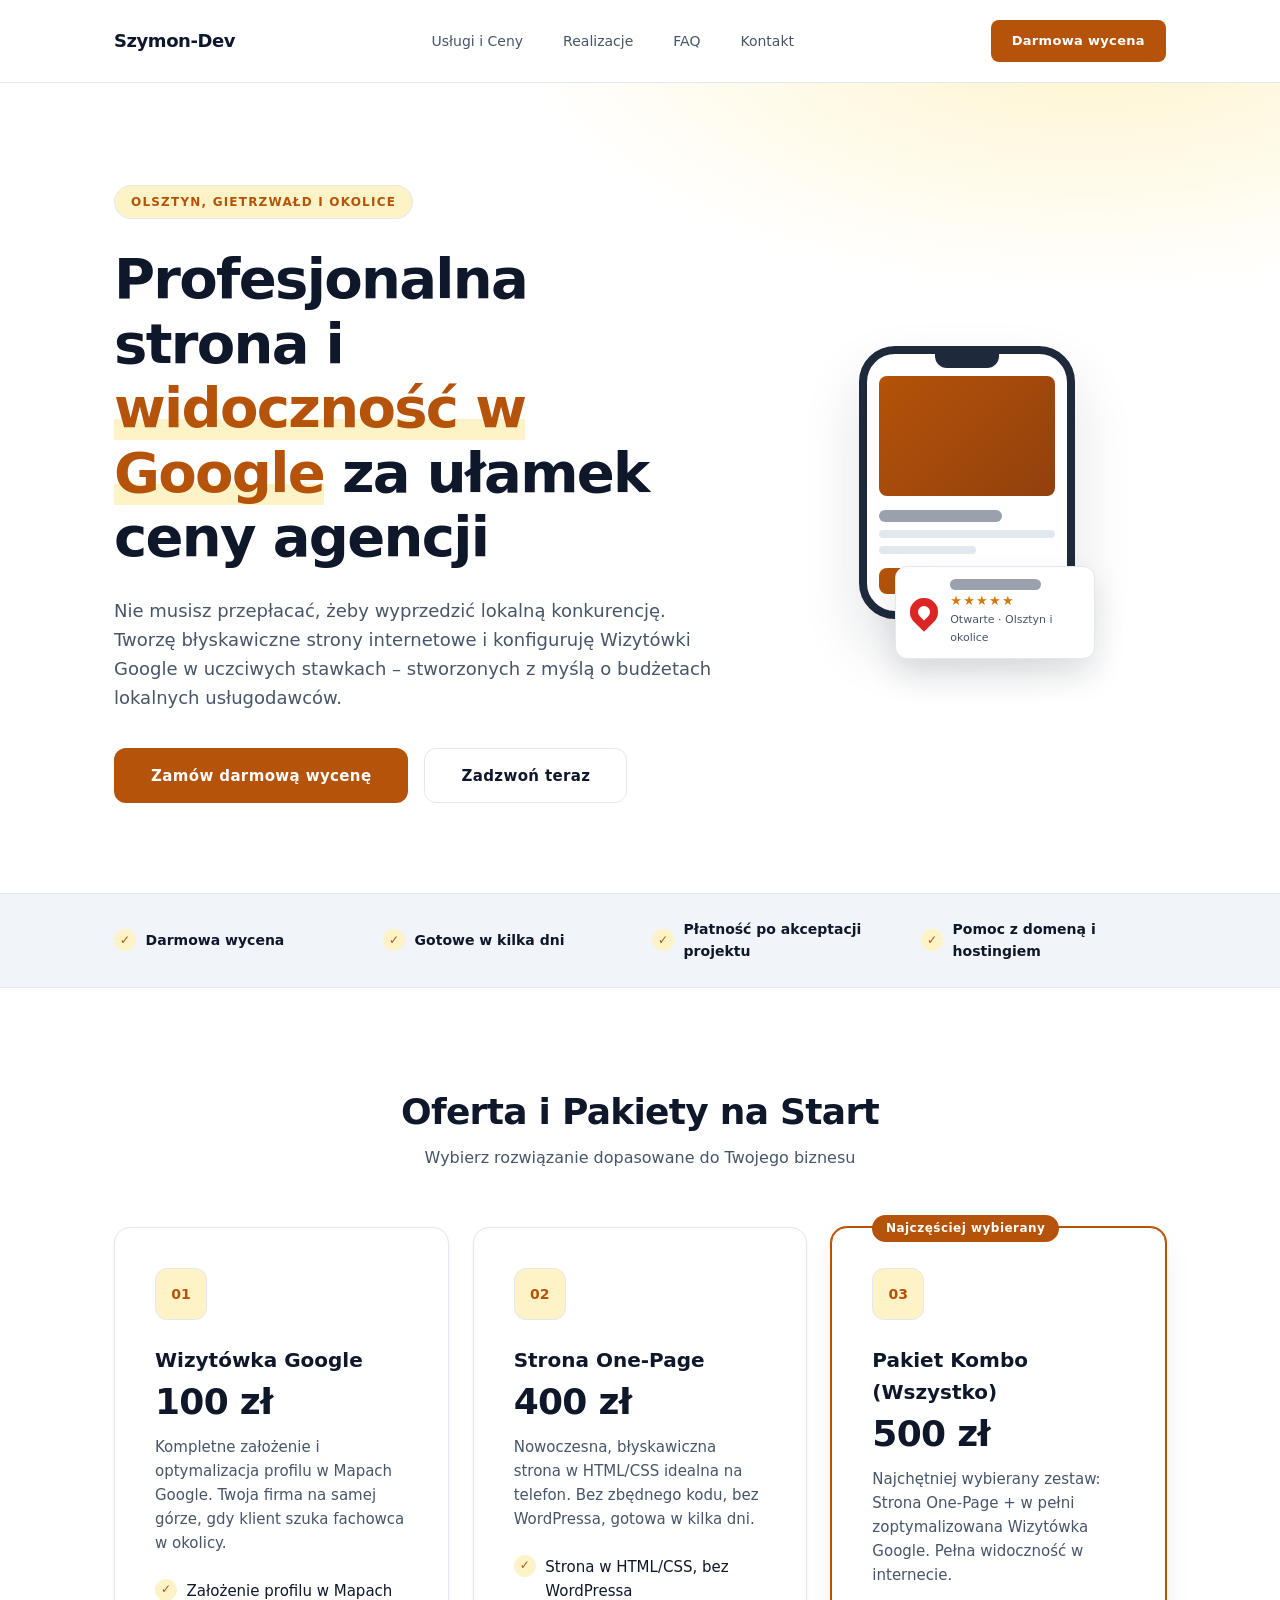
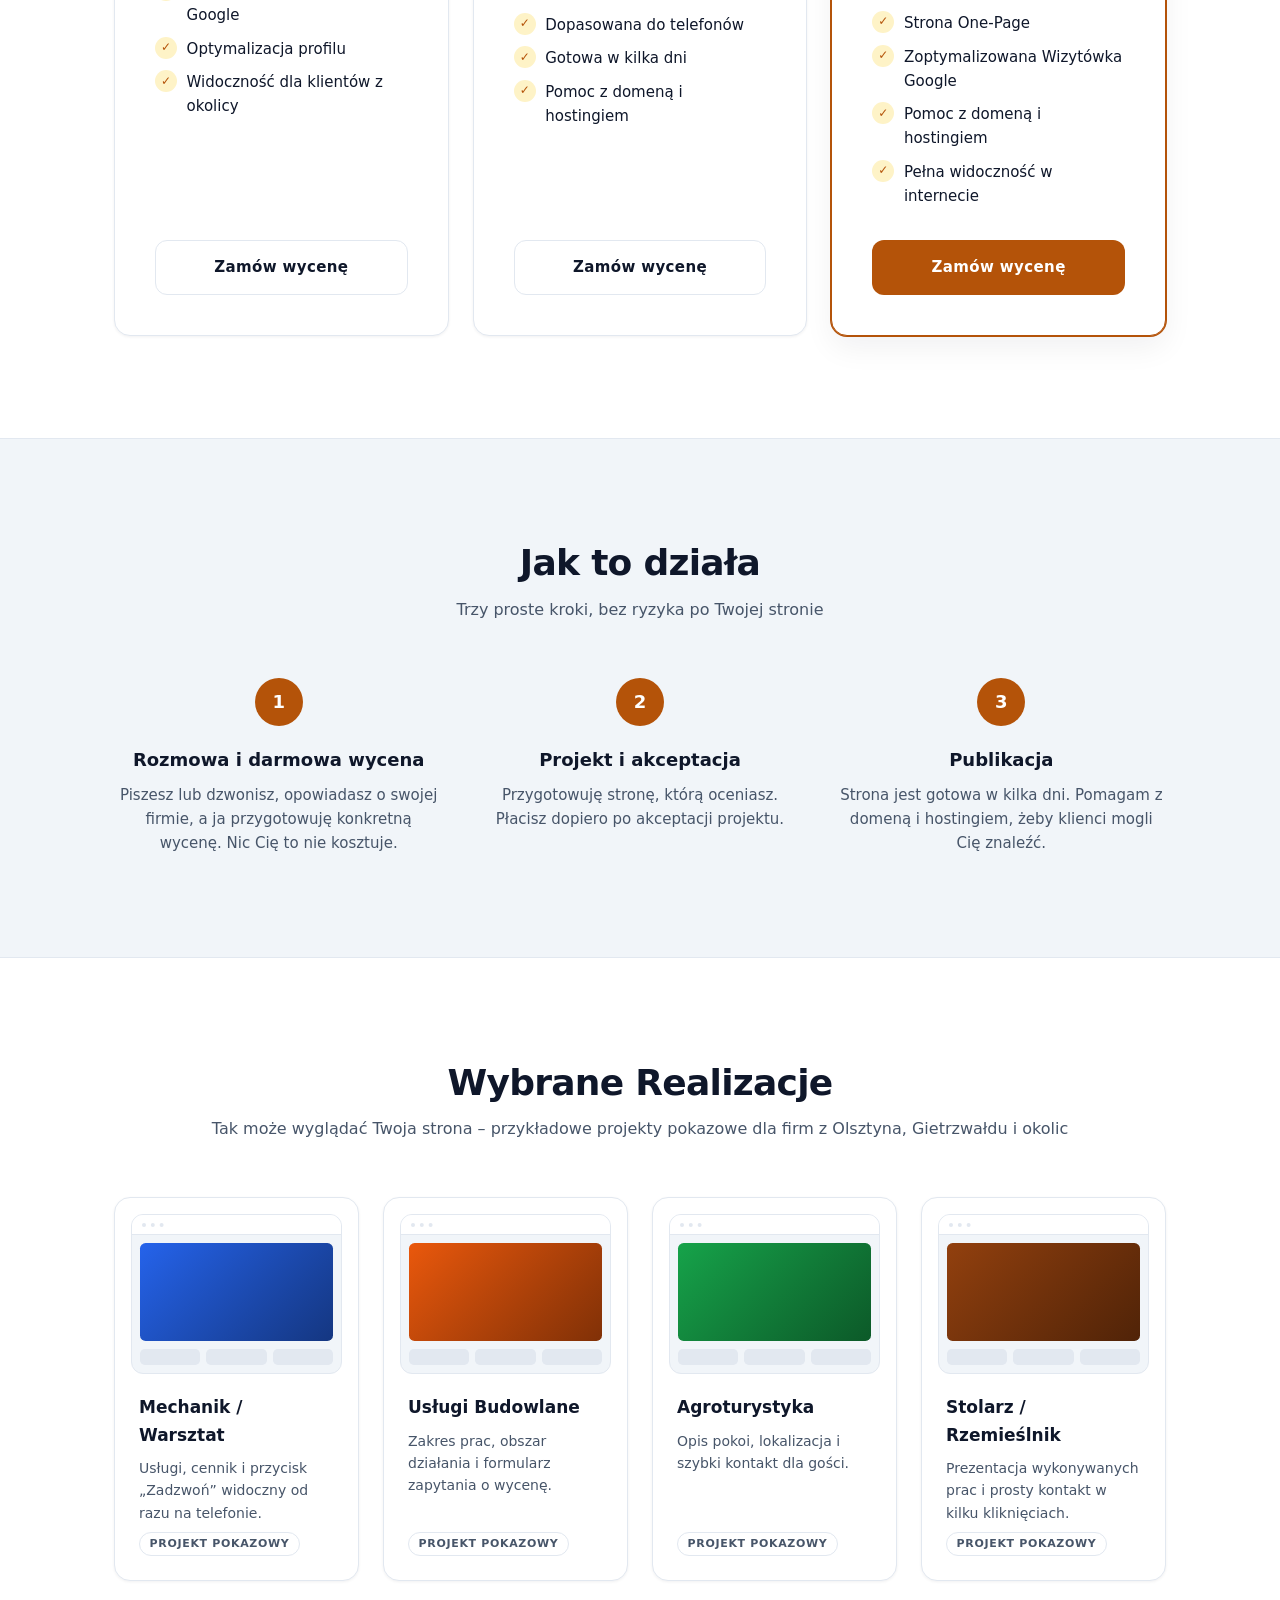
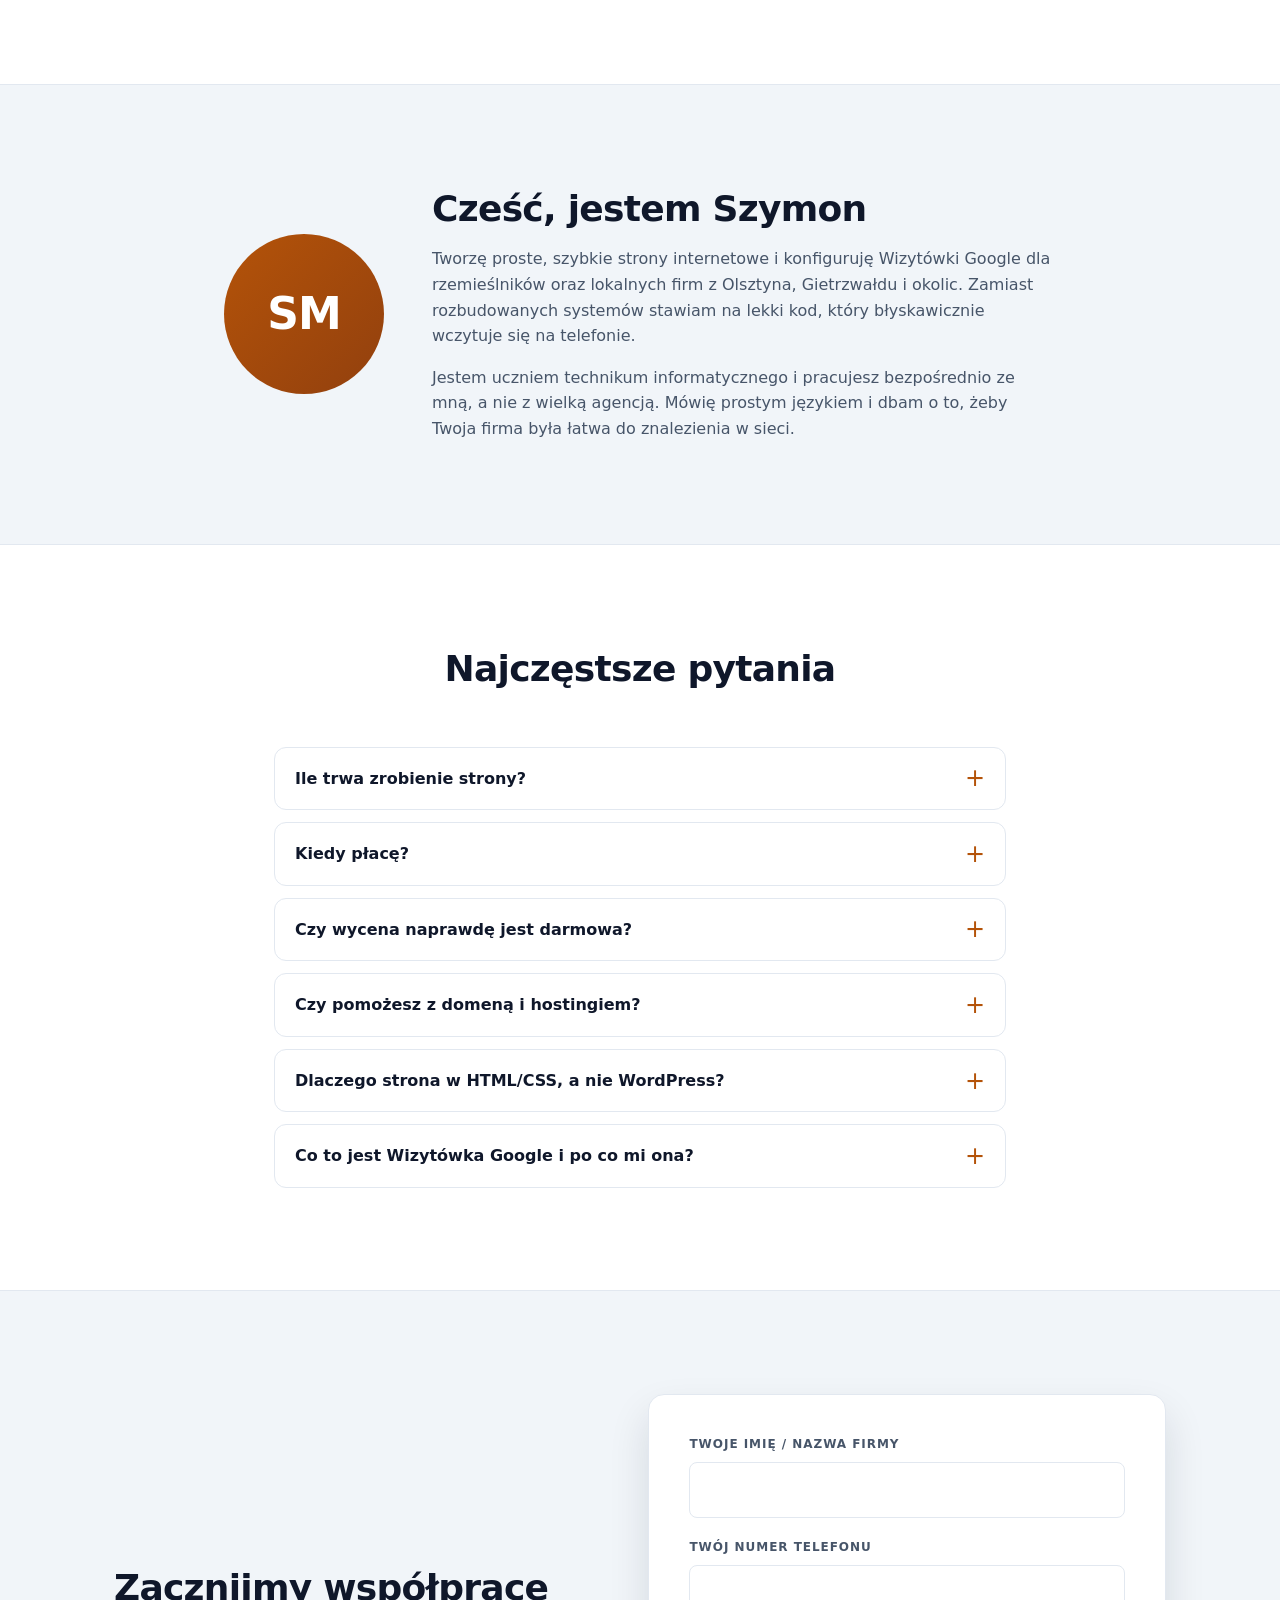
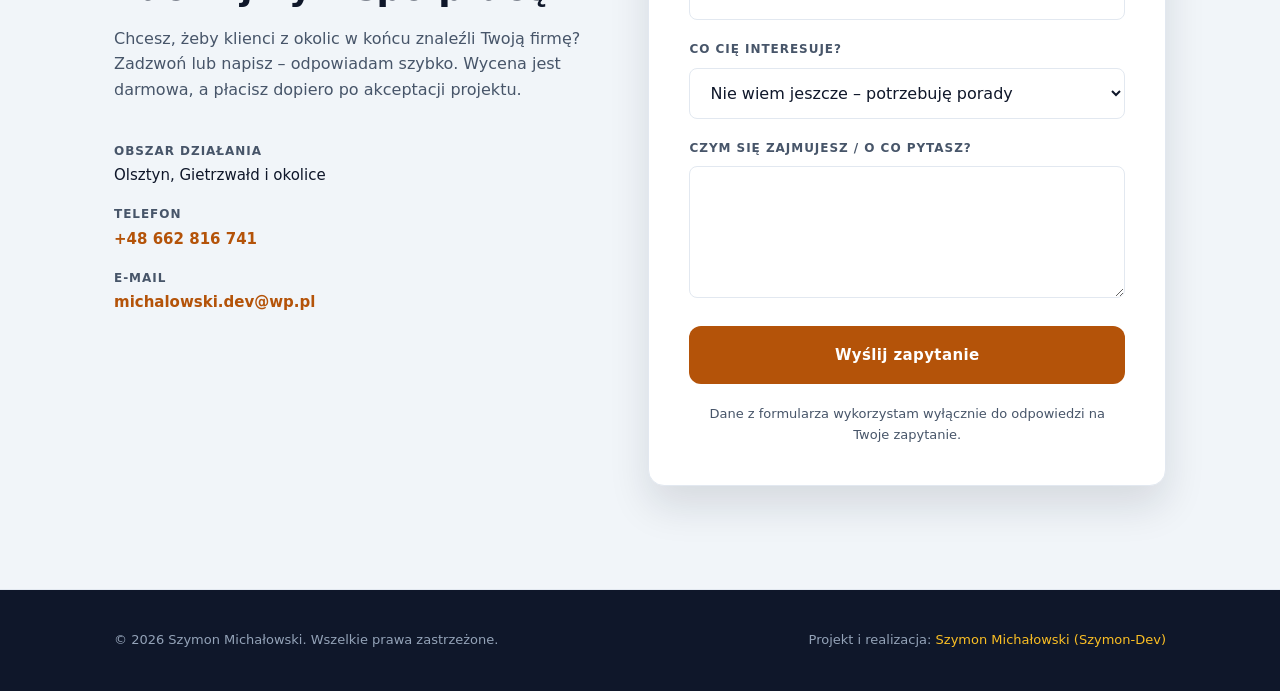
==== commit 81bfef77: "Update print statement from 'Hello' to 'Goodbye'" ====
--- a/index.html
+++ b/index.html
@@ -3,19 +3,19 @@
 <head>
     <meta charset="UTF-8">
     <meta name="viewport" content="width=device-width, initial-scale=1.0">
-    <title>Strony WWW i Wizytówki Google dla firm z Olsztyna | Szymon-Dev</title>
-    <meta name="description" content="Szybkie strony internetowe w HTML/CSS i Wizytówki Google dla rzemieślników i lokalnych firm z Olsztyna i okolic. Darmowa wycena, płatność po akceptacji projektu. Wizytówka Google 100 zł, strona One-Page 400 zł, pakiet kombo 500 zł.">
+    <title>Strony WWW i Wizytówki Google dla firm z Olsztyna i okolic | Szymon-Dev</title>
+    <meta name="description" content="Szybkie strony internetowe w HTML/CSS i Wizytówki Google dla rzemieślników i lokalnych firm z Olsztyna, Gietrzwałdu i okolic. Darmowa wycena, płatność po akceptacji projektu. Wizytówka Google 100 zł, strona One-Page 400 zł, pakiet kombo 500 zł.">
     <meta name="theme-color" content="#ffffff" media="(prefers-color-scheme: light)">
     <meta name="theme-color" content="#09090b" media="(prefers-color-scheme: dark)">
     <meta name="color-scheme" content="light dark">
 
-    <!-- Udostępnianie w social mediach (po wdrożeniu dodaj og:url i og:image 1200x630) -->
+    <!-- Udostępnianie w social mediach -->
     <meta property="og:type" content="website">
     <meta property="og:locale" content="pl_PL">
-    <meta property="og:title" content="Strony WWW i Wizytówki Google dla firm z Olsztyna">
+    <meta property="og:title" content="Strony WWW i Wizytówki Google dla firm z Olsztyna i okolic">
     <meta property="og:description" content="Profesjonalna strona i widoczność w Google za ułamek ceny agencji. Darmowa wycena, płatność po akceptacji projektu.">
-
-    <!-- TODO po wdrożeniu: <link rel="canonical" href="https://TWOJA-DOMENA.pl/"> -->
+    <meta property="og:url" content="https://szymon-dev.pl/">
+    <link rel="canonical" href="https://szymon-dev.pl/">
 
     <link rel="icon" href="data:image/svg+xml,%3Csvg xmlns='http://www.w3.org/2000/svg' viewBox='0 0 32 32'%3E%3Crect width='32' height='32' rx='7' fill='%23b45309'/%3E%3Ctext x='16' y='22' font-family='Arial' font-size='16' font-weight='700' text-anchor='middle' fill='white'%3ESD%3C/text%3E%3C/svg%3E">
     <link rel="stylesheet" href="style.css">
@@ -29,7 +29,10 @@
         "description": "Tworzenie stron internetowych i konfiguracja Wizytówek Google dla lokalnych firm.",
         "telephone": "+48662816741",
         "email": "michalowski.dev@wp.pl",
-        "areaServed": { "@type": "City", "name": "Olsztyn" },
+        "areaServed": [
+            { "@type": "City", "name": "Olsztyn" },
+            { "@type": "City", "name": "Gietrzwałd" }
+        ],
         "address": { "@type": "PostalAddress", "addressLocality": "Olsztyn", "addressCountry": "PL" }
     }
     </script>
@@ -60,7 +63,7 @@
         <section class="hero" id="top">
             <div class="container hero__inner">
                 <div class="hero__copy">
-                    <p class="eyebrow">Olsztyn i okolice</p>
+                    <p class="eyebrow">Olsztyn, Gietrzwałd i okolice</p>
                     <h1>Profesjonalna strona i <span class="mark">widoczność w Google</span> za ułamek ceny agencji</h1>
                     <p class="hero__lead">Nie musisz przepłacać, żeby wyprzedzić lokalną konkurencję. Tworzę błyskawiczne strony internetowe i konfiguruję Wizytówki Google w uczciwych stawkach – stworzonych z myślą o budżetach lokalnych usługodawców.</p>
 
@@ -70,7 +73,7 @@
                     </div>
                 </div>
 
-                <!-- Ilustracja: strona na telefonie + wynik w Mapach Google (czysto dekoracyjna) -->
+                <!-- Ilustracja: strona na telefonie + wynik w Mapach Google -->
                 <div class="visual" aria-hidden="true">
                     <div class="device">
                         <span class="device__notch"></span>
@@ -88,14 +91,13 @@
                         <span class="maps-card__text">
                             <i class="ln ln--title"></i>
                             <span class="stars">★★★★★</span>
-                            <small>Otwarte · Olsztyn</small>
+                            <small>Otwarte · Olsztyn i okolice</small>
                         </span>
                     </div>
                 </div>
             </div>
         </section>
 
-       
         <section class="trust" aria-label="Dlaczego warto">
             <div class="container">
                 <ul class="trust__list">
@@ -107,7 +109,6 @@
             </div>
         </section>
 
-        
         <section class="section" id="uslugi" aria-labelledby="uslugi-title">
             <div class="container">
                 <header class="section__head">
@@ -161,7 +162,6 @@
             </div>
         </section>
 
-        
         <section class="section section--alt" id="jak-to-dziala" aria-labelledby="proces-title">
             <div class="container">
                 <header class="section__head">
@@ -189,12 +189,11 @@
             </div>
         </section>
 
-       
         <section class="section" id="realizacje" aria-labelledby="realizacje-title">
             <div class="container">
                 <header class="section__head">
                     <h2 id="realizacje-title">Wybrane Realizacje</h2>
-                    <p>Tak może wyglądać Twoja strona – przykładowe projekty pokazowe dla firm z Olsztyna i okolic</p>
+                    <p>Tak może wyglądać Twoja strona – przykładowe projekty pokazowe dla firm z Olsztyna, Gietrzwałdu i okolic</p>
                 </header>
 
                 <ul class="projects">
@@ -226,19 +225,17 @@
             </div>
         </section>
 
-          
         <section class="section section--alt" id="o-mnie" aria-labelledby="o-mnie-title">
             <div class="container about">
                 <div class="about__avatar" aria-hidden="true">SM</div>
                 <div class="about__text">
                     <h2 id="o-mnie-title">Cześć, jestem Szymon</h2>
-                    <p>Tworzę proste, szybkie strony internetowe i konfiguruję Wizytówki Google dla rzemieślników oraz lokalnych firm z Olsztyna i okolic. Zamiast rozbudowanych systemów stawiam na lekki kod, który błyskawicznie wczytuje się na telefonie.</p>
-<p>Jestem uczniem technikum informatycznego i pracujesz bezpośrednio ze mną, a nie z wielką agencją. Mówię prostym językiem i dbam o to, żeby Twoja firma była łatwa do znalezienia w sieci.</p>
-                </div>
-            </div>
-        </section>
-
-        
+                    <p>Tworzę proste, szybkie strony internetowe i konfiguruję Wizytówki Google dla rzemieślników oraz lokalnych firm z Olsztyna, Gietrzwałdu i okolic. Zamiast rozbudowanych systemów stawiam na lekki kod, który błyskawicznie wczytuje się na telefonie.</p>
+                    <p>Jestem uczniem technikum informatycznego i pracujesz bezpośrednio ze mną, a nie z wielką agencją. Mówię prostym językiem i dbam o to, żeby Twoja firma była łatwa do znalezienia w sieci.</p>
+                </div>
+            </div>
+        </section>
+
         <section class="section" id="faq" aria-labelledby="faq-title">
             <div class="container container--narrow">
                 <header class="section__head">
@@ -274,7 +271,6 @@
             </div>
         </section>
 
-        
         <section class="section section--alt" id="kontakt" aria-labelledby="kontakt-title">
             <div class="container contact">
                 <div class="contact__info">
@@ -282,16 +278,17 @@
                     <p>Chcesz, żeby klienci z okolic w końcu znaleźli Twoją firmę? Zadzwoń lub napisz – odpowiadam szybko. Wycena jest darmowa, a płacisz dopiero po akceptacji projektu.</p>
 
                     <ul class="contact__list">
-                        <li><span>Obszar działania</span> Olsztyn i okolice</li>
+                        <li><span>Obszar działania</span> Olsztyn, Gietrzwałd i okolice</li>
                         <li><span>Telefon</span> <a href="tel:+48662816741">+48 662 816 741</a></li>
                         <li><span>E-mail</span> <a href="mailto:michalowski.dev@wp.pl">michalowski.dev@wp.pl</a></li>
                     </ul>
                 </div>
 
                 <form class="form" action="https://api.web3forms.com/submit" method="POST">
+                    <!-- WKLEJ SWÓJ KLUCZ Z WEB3FORMS: -->
                     <input type="hidden" name="access_key" value="TUTAJ-WKLEJ-SWÓJ-KLUCZ">
                     <input type="hidden" name="subject" value="Nowe zapytanie ze strony Szymon-Dev">
-                    <!-- Pułapka na boty (Web3Forms odrzuca zgłoszenia z zaznaczonym polem) -->
+                    <input type="hidden" name="redirect" value="https://szymon-dev.pl/dziekuje.html">
                     <input type="checkbox" name="botcheck" class="visually-hidden" tabindex="-1" autocomplete="off">
 
                     <div class="field">
@@ -328,12 +325,12 @@
 
     <footer class="site-footer">
         <div class="container site-footer__inner">
-            <p>&copy; 2026 Szymon Michalowski. Wszelkie prawa zastrzeżone.</p>
-            <p>Projekt i realizacja: <a href="https://szymonmichalowski.pl">Szymon Michalowski</a></p>
+            <p>&copy; 2026 Szymon Michałowski. Wszelkie prawa zastrzeżone.</p>
+            <p>Projekt i realizacja: <a href="#top">Szymon Michałowski (Szymon-Dev)</a></p>
         </div>
     </footer>
 
-    <!-- Przyklejony pasek na telefonie: szybki kontakt zawsze pod kciukiem -->
+    <!-- Przyklejony pasek na telefonie -->
     <div class="mobile-bar">
         <a class="btn btn--secondary" href="tel:+48662816741">Zadzwoń</a>
         <a class="btn btn--primary" href="#kontakt">Darmowa wycena</a>
@@ -347,7 +344,6 @@
             });
         });
 
-        // Pasek mobilny znika, gdy widoczna jest sekcja kontaktu
         var bar = document.querySelector('.mobile-bar');
         var contact = document.getElementById('kontakt');
         if (bar && contact && 'IntersectionObserver' in window) {
@@ -357,4 +353,4 @@
         }
     </script>
 </body>
-</html>+</html>
